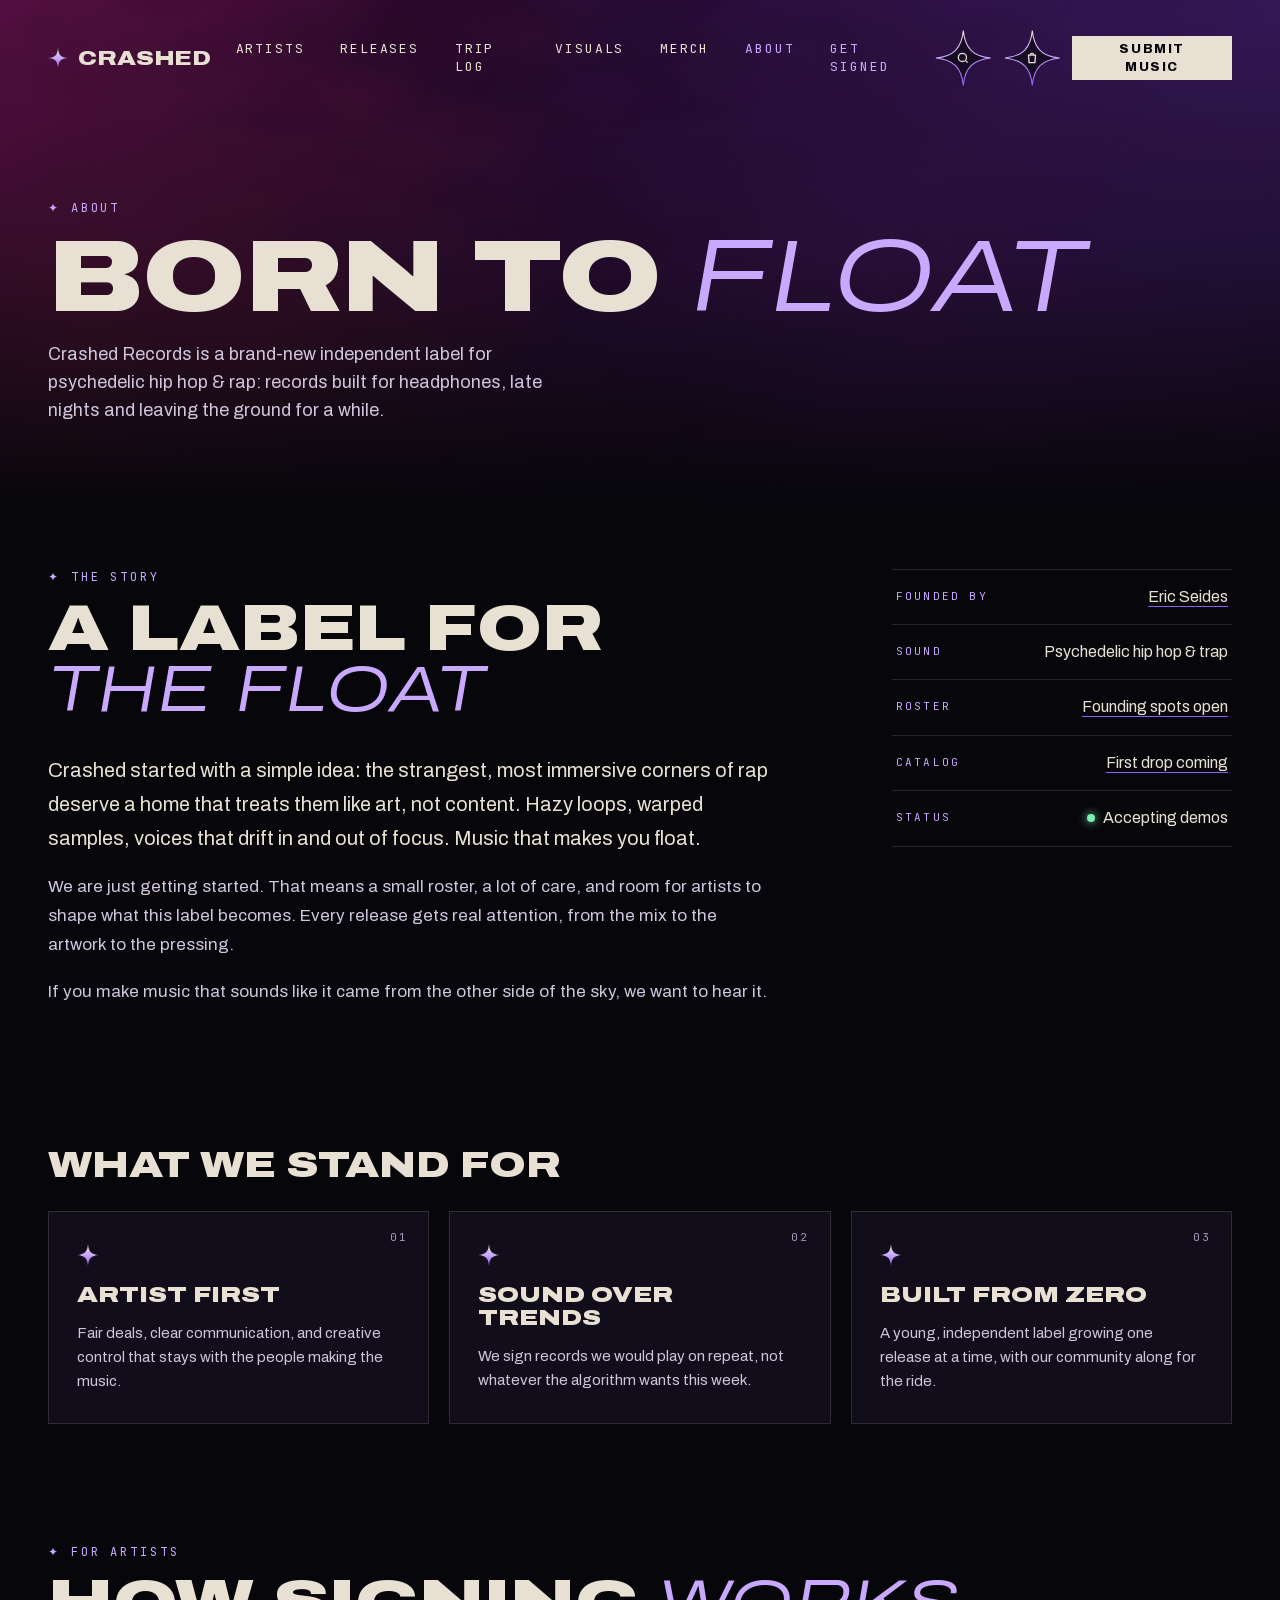
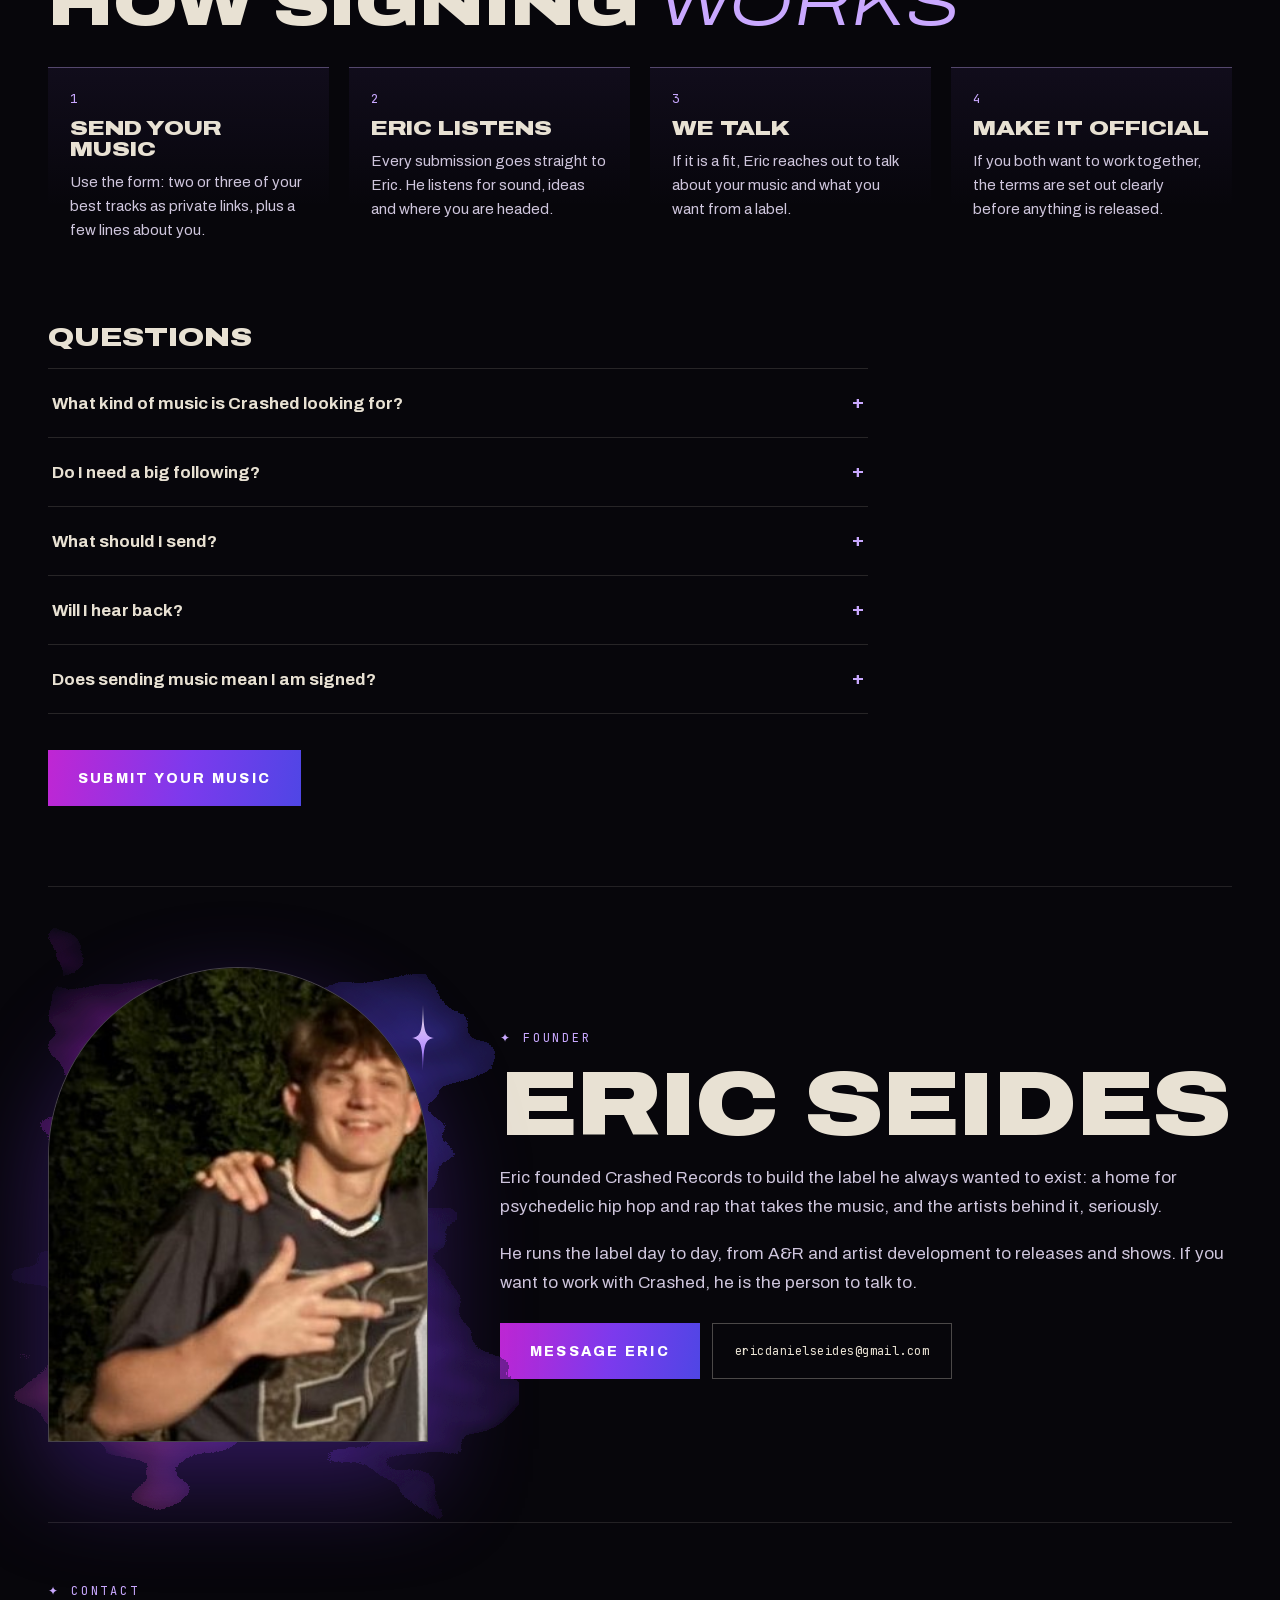
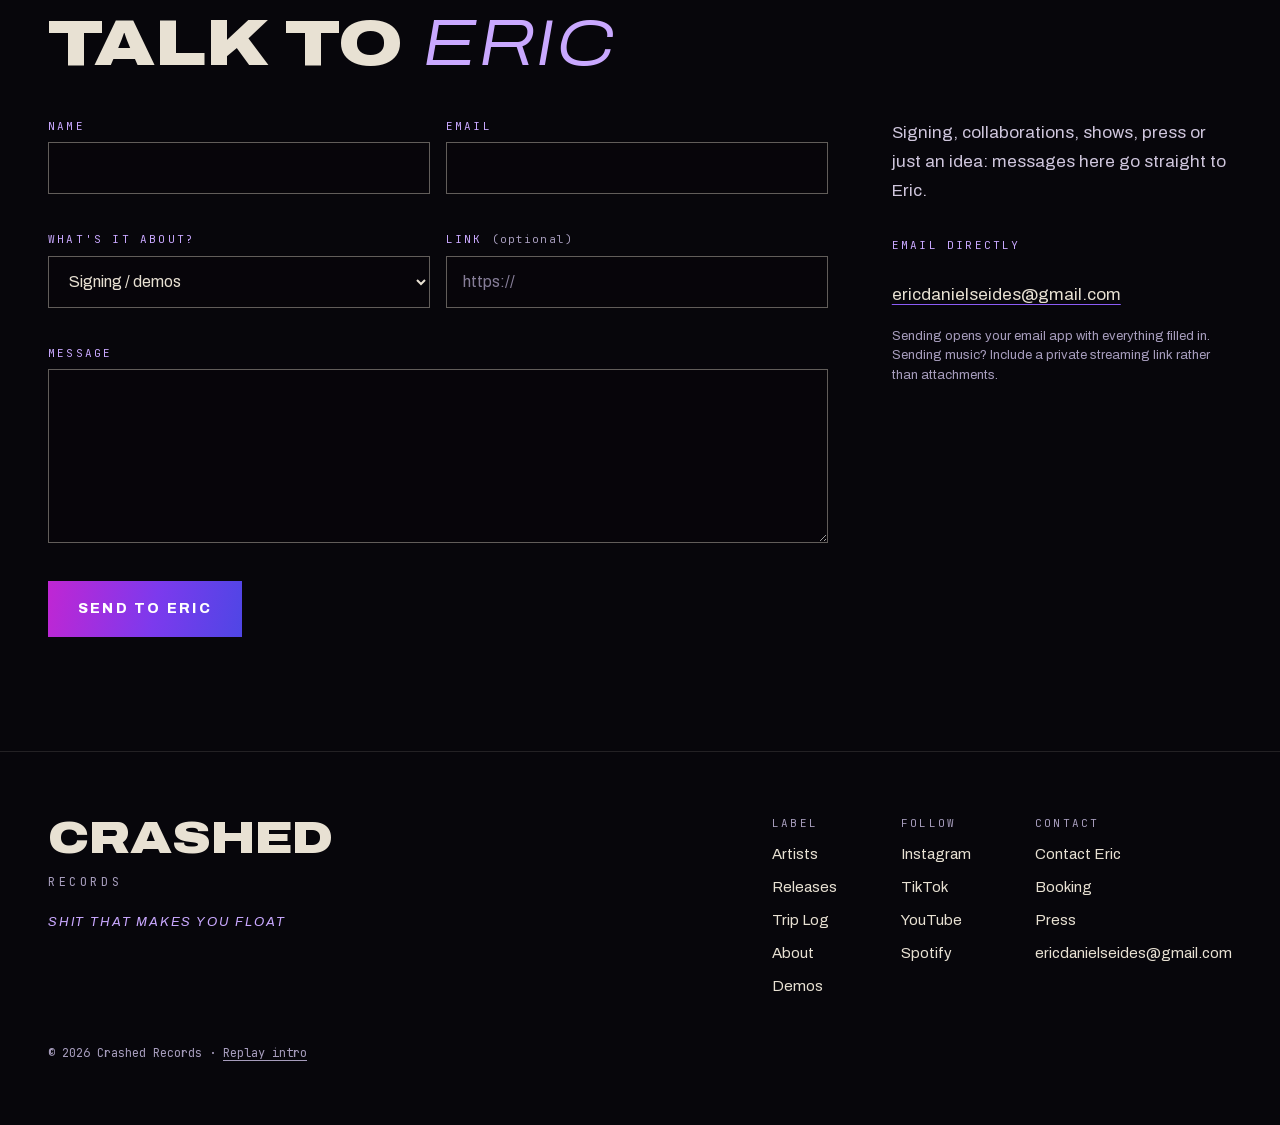
==== share/about/index.html @ e4ff6a02 "Add link previews, share buttons and a social posts section - Share-page generator (tools/build-shar" ====
<!doctype html>
<html lang="en">
<head>
<meta charset="utf-8">
<meta name="viewport" content="width=device-width, initial-scale=1">
<title>About · Crashed Records</title>
<meta name="description" content="Crashed Records is a brand-new independent label for psychedelic hip hop &amp; rap: records built for headphones, late nights and leaving the ground for a while.">
<link rel="canonical" href="https://paulanthony-alt.github.io/crashedrecords/share/about/">
<meta property="og:type" content="website">
<meta property="og:site_name" content="Crashed Records">
<meta property="og:title" content="About · Crashed Records">
<meta property="og:description" content="Crashed Records is a brand-new independent label for psychedelic hip hop &amp; rap: records built for headphones, late nights and leaving the ground for a while.">
<meta property="og:url" content="https://paulanthony-alt.github.io/crashedrecords/share/about/">
<meta property="og:image" content="https://paulanthony-alt.github.io/crashedrecords/assets/img/og-image.png">
<meta name="twitter:card" content="summary_large_image">
<meta name="twitter:title" content="About · Crashed Records">
<meta name="twitter:description" content="Crashed Records is a brand-new independent label for psychedelic hip hop &amp; rap: records built for headphones, late nights and leaving the ground for a while.">
<meta name="twitter:image" content="https://paulanthony-alt.github.io/crashedrecords/assets/img/og-image.png">
<meta name="theme-color" content="#07060B">
<meta http-equiv="refresh" content="0;url=../../#/about">
<style>body{margin:0;min-height:100vh;display:grid;place-items:center;background:#07060B;color:#E8E1D3;font:16px system-ui,sans-serif}a{color:#C9A8FF}</style>
</head>
<body>
<p>Taking you to <a href="../../#/about">About · Crashed Records</a>…</p>
<script>location.replace("../../#/about");</script>
</body>
</html>
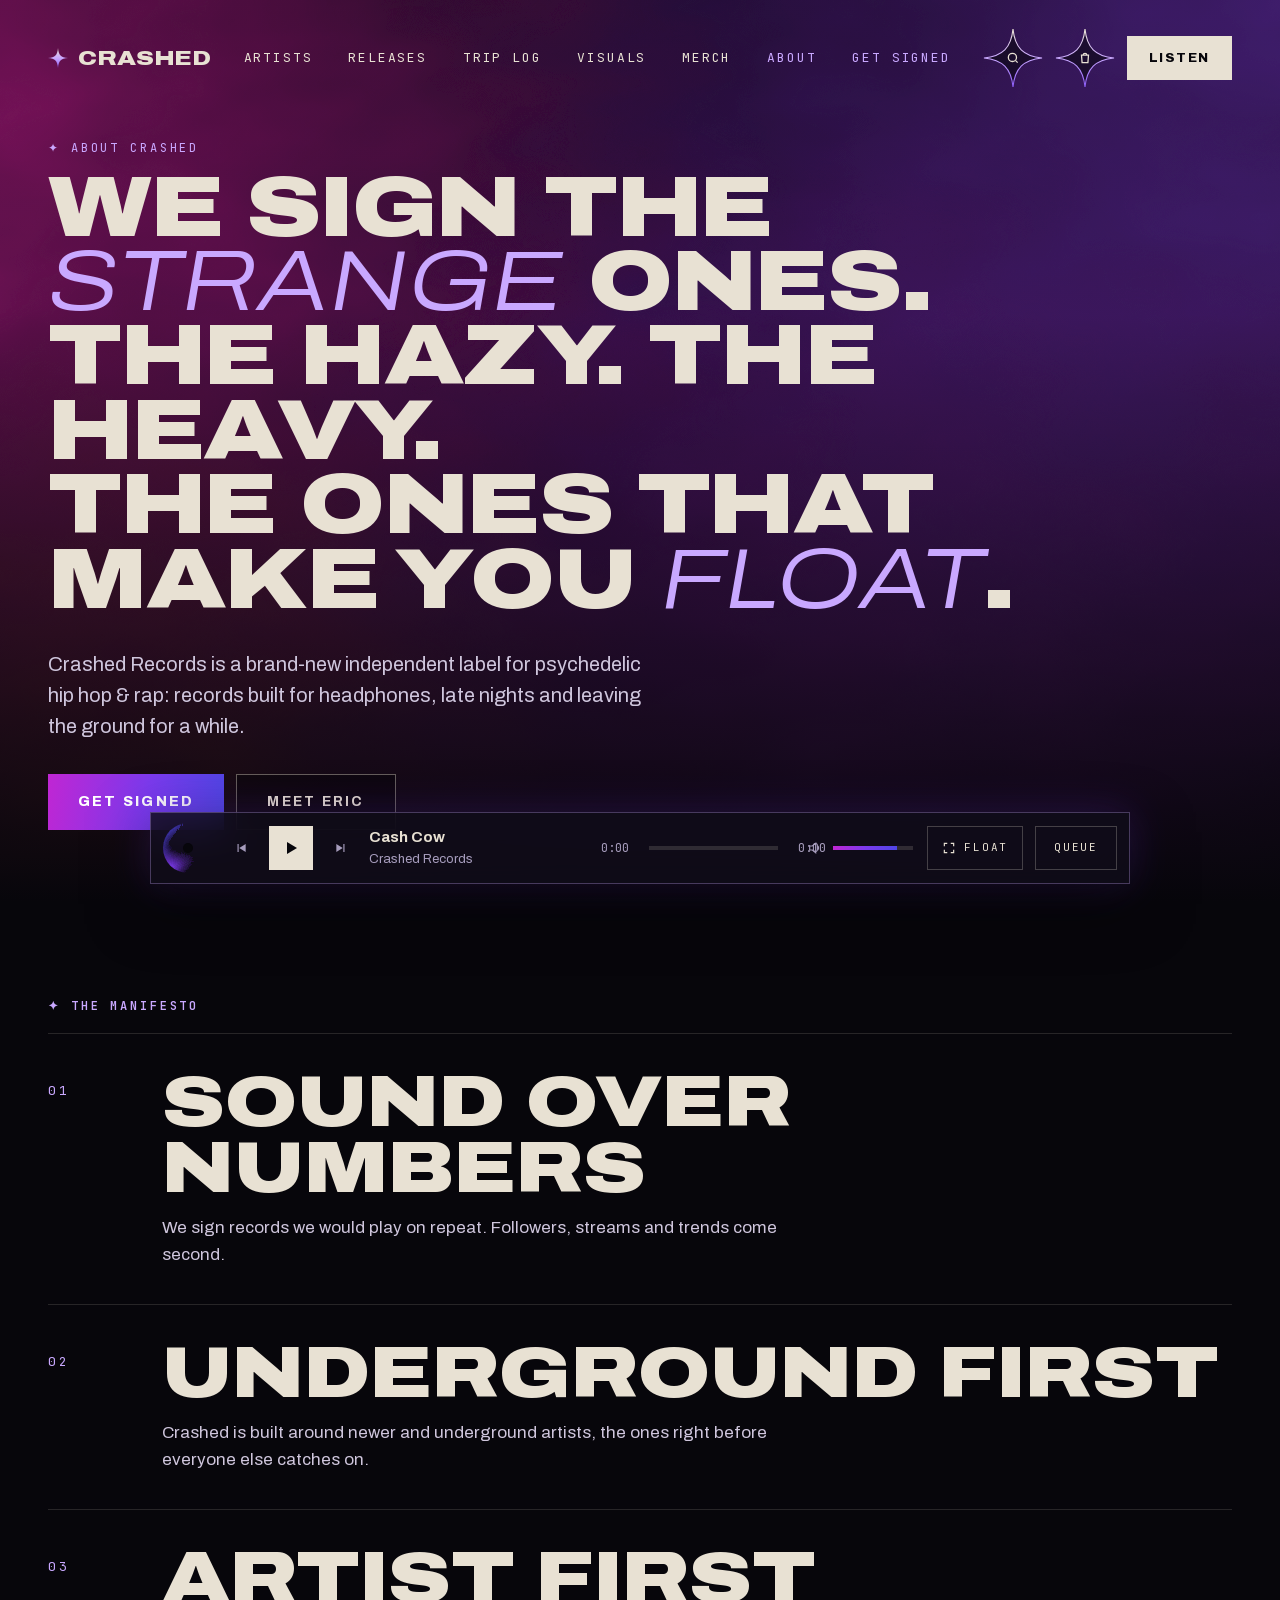
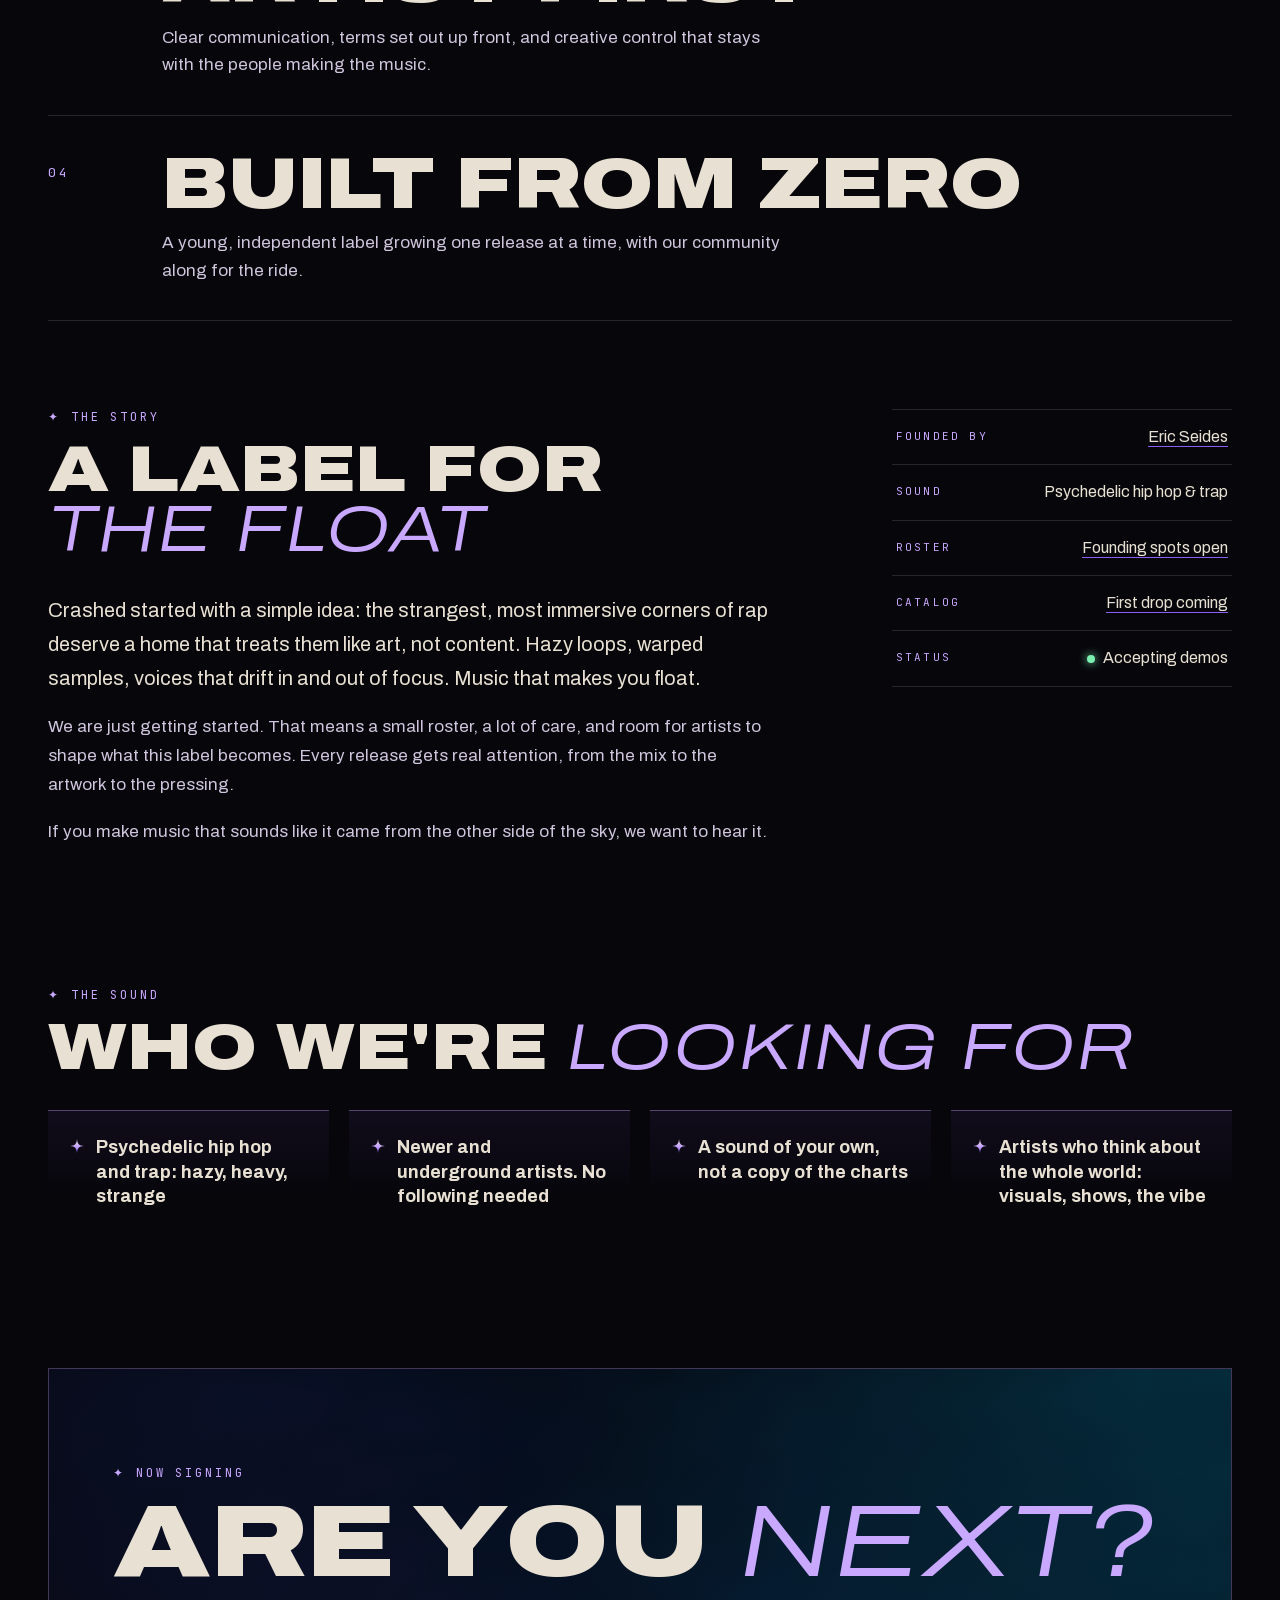
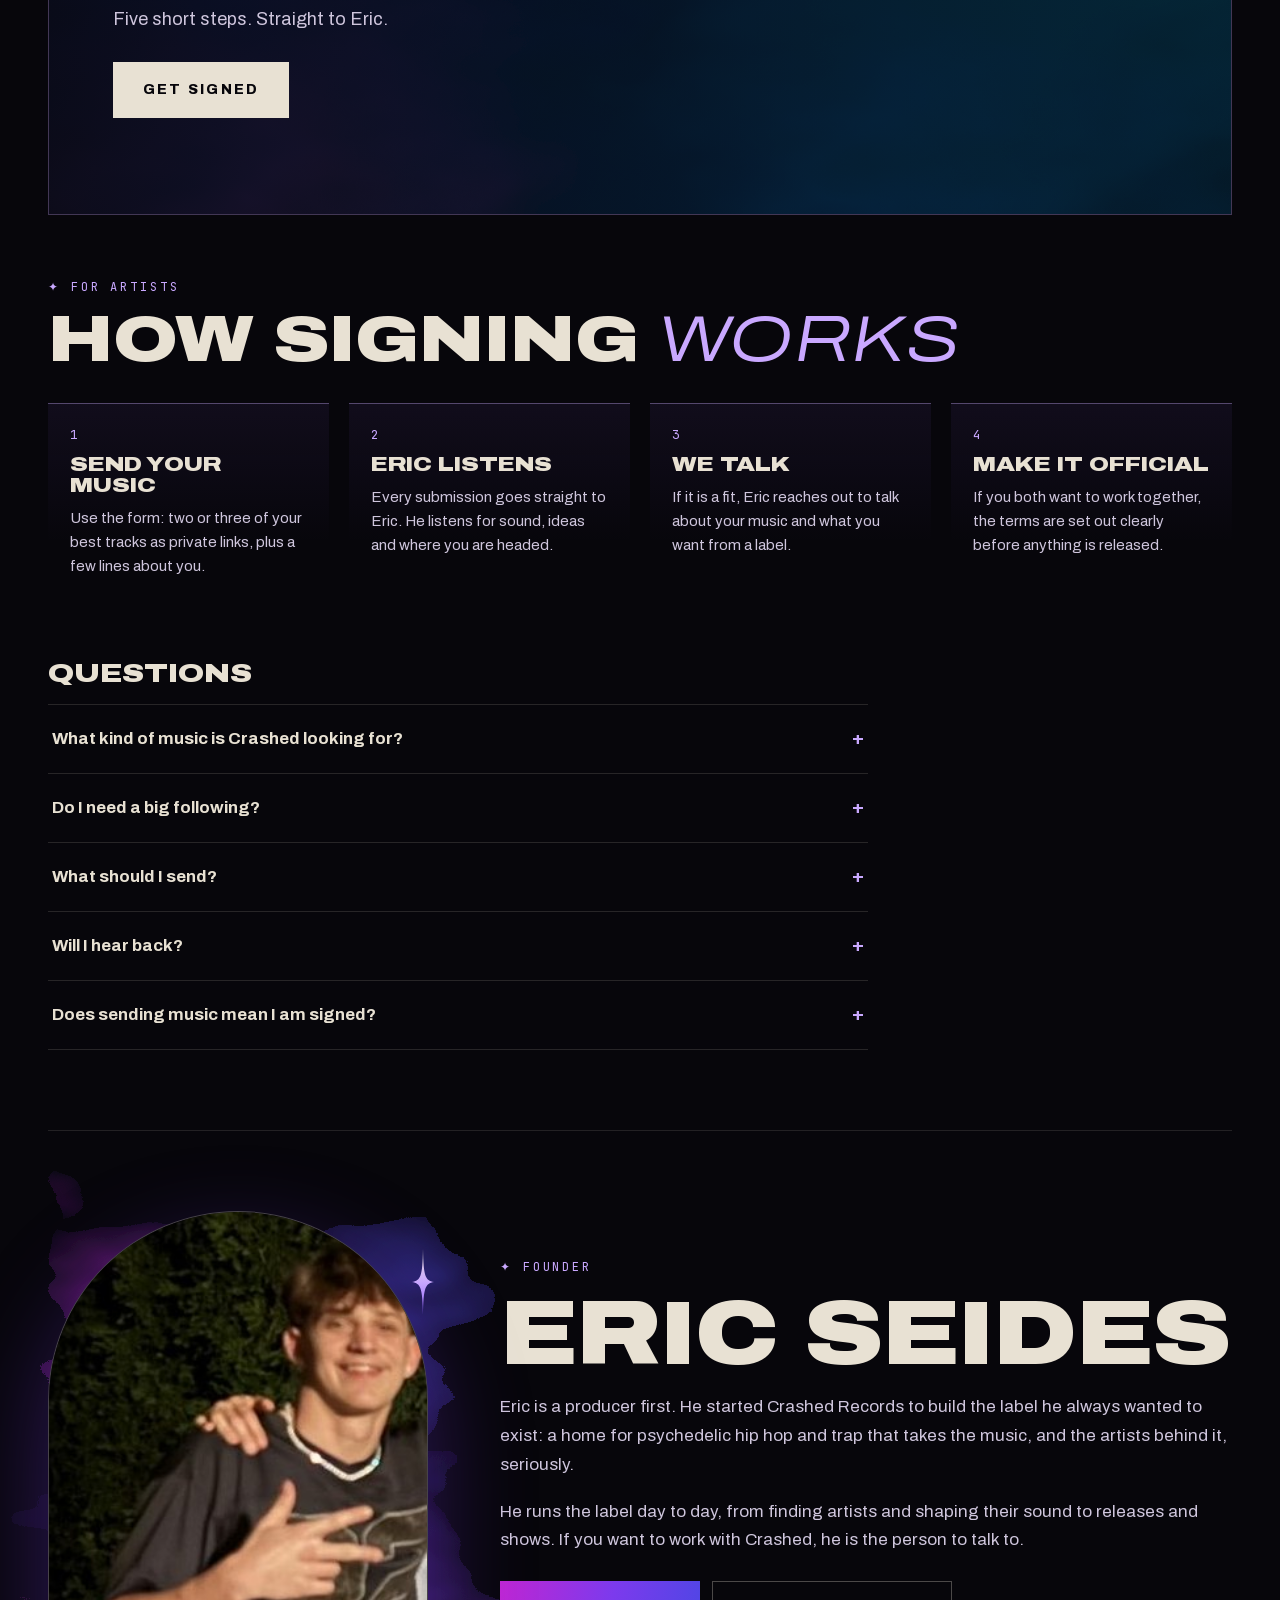
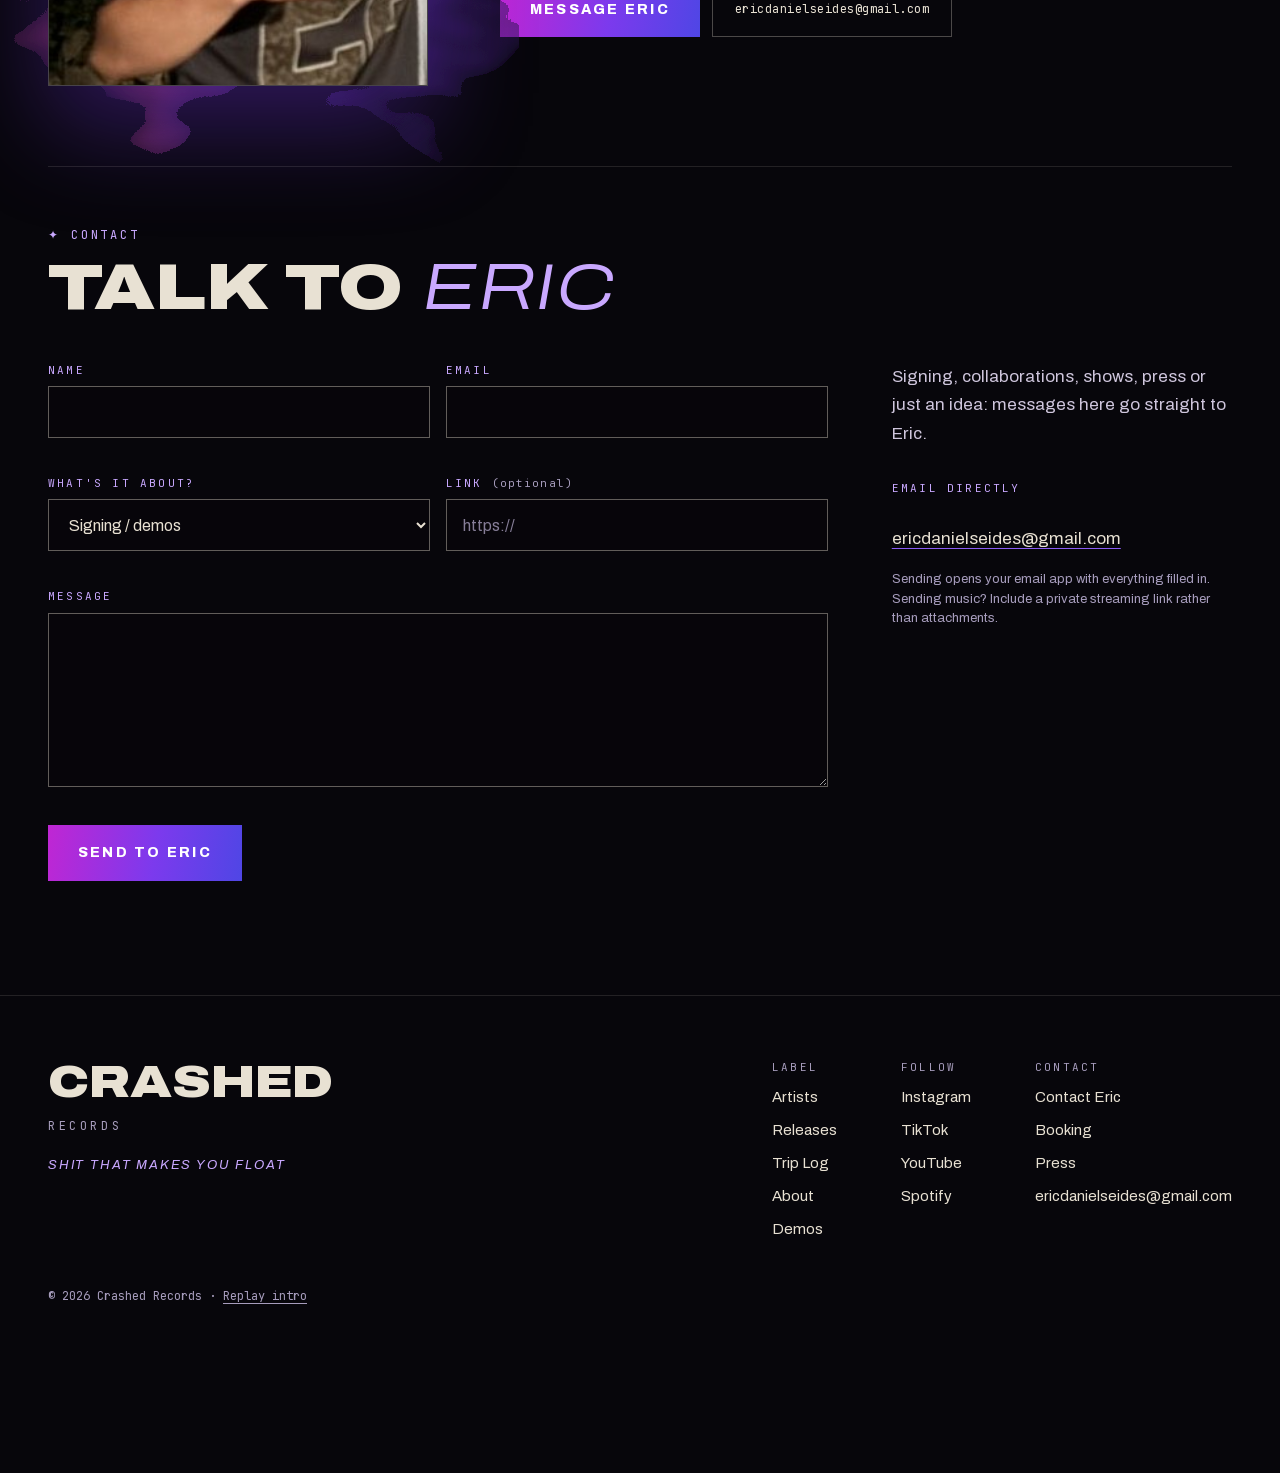
==== commit 7a34defd: "Point site links at crashedrecords.com - site.url, og:url, og:image, twitter:image and canonical now" ====
--- a/share/about/index.html
+++ b/share/about/index.html
@@ -5,17 +5,17 @@
 <meta name="viewport" content="width=device-width, initial-scale=1">
 <title>About · Crashed Records</title>
 <meta name="description" content="Crashed Records is a brand-new independent label for psychedelic hip hop &amp; rap: records built for headphones, late nights and leaving the ground for a while.">
-<link rel="canonical" href="https://paulanthony-alt.github.io/crashedrecords/share/about/">
+<link rel="canonical" href="https://crashedrecords.com/share/about/">
 <meta property="og:type" content="website">
 <meta property="og:site_name" content="Crashed Records">
 <meta property="og:title" content="About · Crashed Records">
 <meta property="og:description" content="Crashed Records is a brand-new independent label for psychedelic hip hop &amp; rap: records built for headphones, late nights and leaving the ground for a while.">
-<meta property="og:url" content="https://paulanthony-alt.github.io/crashedrecords/share/about/">
-<meta property="og:image" content="https://paulanthony-alt.github.io/crashedrecords/assets/img/og-image.png">
+<meta property="og:url" content="https://crashedrecords.com/share/about/">
+<meta property="og:image" content="https://crashedrecords.com/assets/img/og-image.png">
 <meta name="twitter:card" content="summary_large_image">
 <meta name="twitter:title" content="About · Crashed Records">
 <meta name="twitter:description" content="Crashed Records is a brand-new independent label for psychedelic hip hop &amp; rap: records built for headphones, late nights and leaving the ground for a while.">
-<meta name="twitter:image" content="https://paulanthony-alt.github.io/crashedrecords/assets/img/og-image.png">
+<meta name="twitter:image" content="https://crashedrecords.com/assets/img/og-image.png">
 <meta name="theme-color" content="#07060B">
 <meta http-equiv="refresh" content="0;url=../../#/about">
 <style>body{margin:0;min-height:100vh;display:grid;place-items:center;background:#07060B;color:#E8E1D3;font:16px system-ui,sans-serif}a{color:#C9A8FF}</style>
